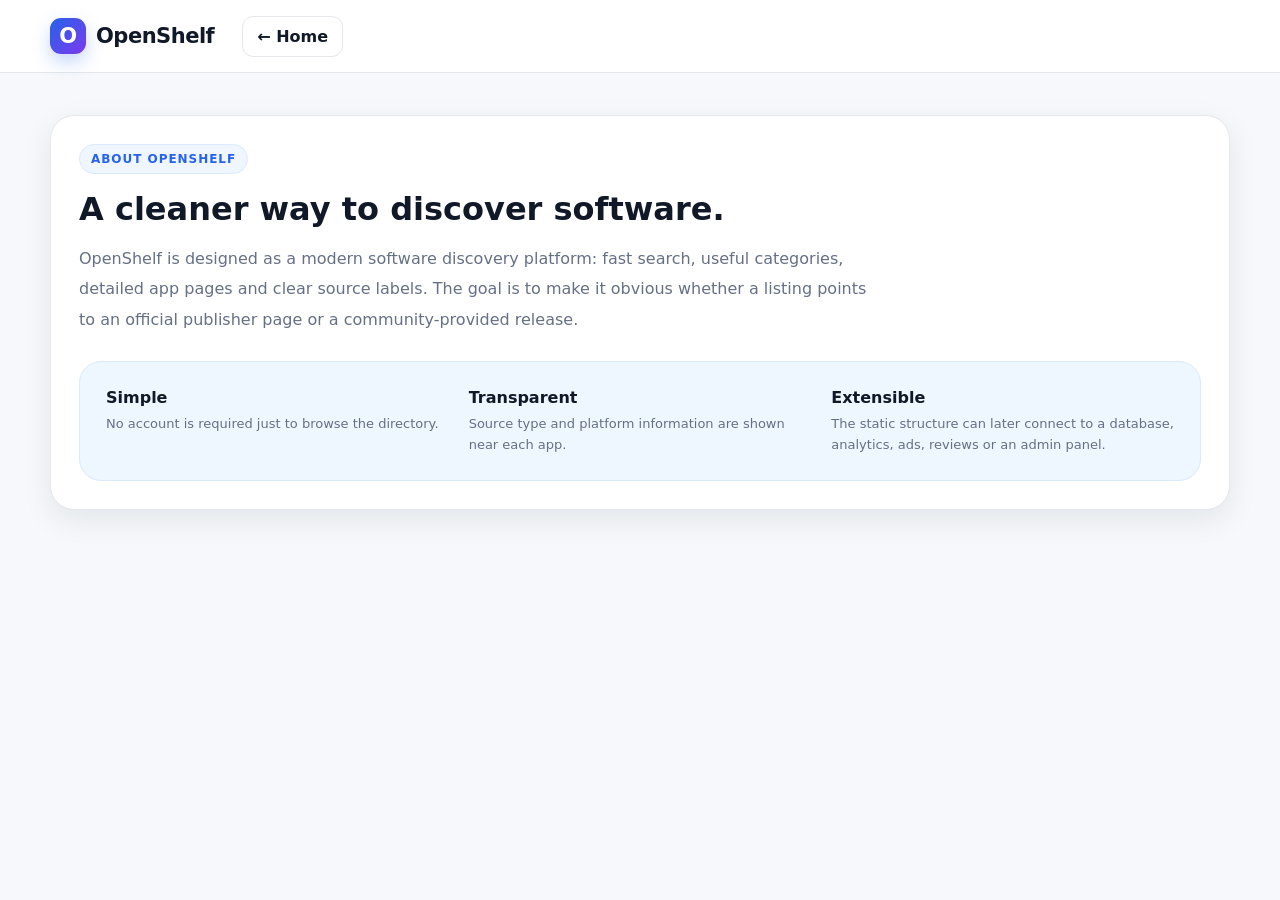
==== about.html @ 29e2fad7 "Add files via upload" ====
<!doctype html><html lang="en"><head><meta charset="utf-8"><meta name="viewport" content="width=device-width,initial-scale=1"><title>About — OpenShelf</title><link rel="stylesheet" href="styles.css"></head><body><header class="header"><div class="container nav"><a class="brand" href="index.html"><span class="brand-mark">O</span>OpenShelf</a><a class="btn" href="index.html">← Home</a></div></header><main class="detail"><div class="container"><div class="detail-card"><span class="eyebrow" style="background:#eff6ff;color:#2563eb;border-color:#dbeafe">About OpenShelf</span><h1 style="margin-top:16px">A cleaner way to discover software.</h1><p style="color:var(--muted);line-height:1.9;max-width:800px">OpenShelf is designed as a modern software discovery platform: fast search, useful categories, detailed app pages and clear source labels. The goal is to make it obvious whether a listing points to an official publisher page or a community-provided release.</p><div class="trust" style="margin-top:26px"><div class="trust-item"><b>Simple</b><span>No account is required just to browse the directory.</span></div><div class="trust-item"><b>Transparent</b><span>Source type and platform information are shown near each app.</span></div><div class="trust-item"><b>Extensible</b><span>The static structure can later connect to a database, analytics, ads, reviews or an admin panel.</span></div></div></div></div></main></body></html>
---- styles.css ----
:root{--bg:#f6f8fb;--surface:#fff;--surface2:#f0f3f7;--text:#111827;--muted:#667085;--line:#e5e7eb;--brand:#2563eb;--brand2:#1d4ed8;--green:#16a34a;--shadow:0 10px 30px rgba(15,23,42,.08);--radius:18px}*{box-sizing:border-box}html{scroll-behavior:smooth}body{margin:0;font-family:Inter,ui-sans-serif,system-ui,-apple-system,BlinkMacSystemFont,"Segoe UI",sans-serif;background:var(--bg);color:var(--text)}a{text-decoration:none;color:inherit}button,input,select{font:inherit}.container{width:min(1180px,calc(100% - 32px));margin:auto}.topbar{background:#0b1220;color:#cbd5e1;font-size:13px}.topbar .container{height:36px;display:flex;align-items:center;justify-content:space-between}.topbar strong{color:#fff}.header{position:sticky;top:0;z-index:50;background:rgba(255,255,255,.94);backdrop-filter:blur(16px);border-bottom:1px solid var(--line)}.nav{height:72px;display:flex;align-items:center;gap:28px}.brand{display:flex;align-items:center;gap:10px;font-weight:850;font-size:21px;letter-spacing:-.5px}.brand-mark{width:36px;height:36px;border-radius:11px;background:linear-gradient(135deg,#2563eb,#7c3aed);display:grid;place-items:center;color:#fff;font-weight:900;box-shadow:0 8px 18px rgba(37,99,235,.25)}.navlinks{display:flex;gap:22px;color:#475467;font-size:14px;font-weight:650}.navlinks a:hover{color:var(--brand)}.nav-actions{margin-left:auto;display:flex;gap:10px;align-items:center}.btn{border:1px solid var(--line);background:#fff;border-radius:11px;padding:10px 14px;font-weight:700;cursor:pointer}.btn.primary{background:var(--brand);color:#fff;border-color:var(--brand)}.hero{background:radial-gradient(circle at 80% 20%,rgba(37,99,235,.18),transparent 35%),linear-gradient(135deg,#0b1220,#14213d);color:#fff;padding:72px 0 62px}.hero-grid{display:grid;grid-template-columns:1.25fr .75fr;gap:50px;align-items:center}.eyebrow{display:inline-flex;gap:7px;align-items:center;background:rgba(255,255,255,.09);border:1px solid rgba(255,255,255,.13);padding:7px 11px;border-radius:999px;color:#dbeafe;font-size:12px;font-weight:800;text-transform:uppercase;letter-spacing:.08em}.hero h1{font-size:clamp(40px,5vw,64px);line-height:1.02;letter-spacing:-2.5px;margin:18px 0 18px}.hero h1 span{color:#60a5fa}.hero p{color:#b8c4d8;font-size:17px;max-width:650px;line-height:1.7}.searchbox{display:flex;background:#fff;border-radius:15px;padding:6px;margin-top:28px;max-width:690px;box-shadow:0 18px 45px rgba(0,0,0,.22)}.searchbox input{flex:1;border:0;outline:0;padding:14px;background:transparent;color:#111827;min-width:0}.searchbox button{border:0;border-radius:11px;background:var(--brand);color:#fff;padding:0 20px;font-weight:800;cursor:pointer}.hero-panel{background:rgba(255,255,255,.07);border:1px solid rgba(255,255,255,.13);border-radius:24px;padding:22px;box-shadow:0 20px 50px rgba(0,0,0,.18)}.hero-panel h3{margin:0 0 16px}.stat-grid{display:grid;grid-template-columns:1fr 1fr;gap:10px}.stat{background:rgba(255,255,255,.07);border-radius:15px;padding:15px}.stat b{font-size:25px}.stat span{display:block;color:#aebbd0;font-size:12px;margin-top:4px}.section{padding:38px 0}.section-head{display:flex;align-items:end;justify-content:space-between;gap:20px;margin-bottom:20px}.section-head h2{margin:0;font-size:26px;letter-spacing:-.7px}.section-head p{margin:5px 0 0;color:var(--muted);font-size:14px}.link{color:var(--brand);font-weight:800;font-size:14px}.categories{display:flex;gap:10px;overflow:auto;padding-bottom:5px}.chip{white-space:nowrap;border:1px solid var(--line);background:var(--surface);padding:10px 15px;border-radius:999px;color:#475467;font-weight:700;cursor:pointer}.chip.active,.chip:hover{background:#eff6ff;border-color:#bfdbfe;color:var(--brand)}.app-grid{display:grid;grid-template-columns:repeat(4,1fr);gap:16px}.app-card{background:var(--surface);border:1px solid var(--line);border-radius:var(--radius);padding:17px;box-shadow:0 2px 8px rgba(15,23,42,.03);transition:.2s;display:flex;flex-direction:column;min-height:235px}.app-card:hover{transform:translateY(-4px);box-shadow:var(--shadow);border-color:#cbd5e1}.app-head{display:flex;gap:12px;align-items:center}.app-icon{width:56px;height:56px;flex:0 0 56px;border-radius:15px;display:grid;place-items:center;color:#fff;font-weight:900;font-size:21px;box-shadow:inset 0 0 0 1px rgba(255,255,255,.2)}.app-name{font-weight:850;font-size:16px;line-height:1.25}.app-tag{font-size:12px;color:var(--muted);margin-top:4px}.desc{color:#667085;font-size:13px;line-height:1.55;margin:15px 0;flex:1}.badges{display:flex;gap:6px;flex-wrap:wrap}.badge{font-size:10px;font-weight:850;padding:4px 7px;border-radius:6px;background:#f2f4f7;color:#475467}.badge.green{background:#ecfdf3;color:#15803d}.badge.blue{background:#eff6ff;color:#1d4ed8}.card-foot{display:flex;justify-content:space-between;align-items:center;margin-top:14px;padding-top:13px;border-top:1px solid var(--line)}.size{font-size:11px;color:#98a2b3}.get{background:#111827;color:#fff;border:0;border-radius:9px;padding:8px 11px;font-size:12px;font-weight:800;cursor:pointer}.feature{display:grid;grid-template-columns:1fr 1fr;gap:18px}.feature-card{background:var(--surface);border:1px solid var(--line);border-radius:22px;padding:24px;display:flex;gap:18px;box-shadow:var(--shadow)}.feature-card .app-icon{width:76px;height:76px;flex-basis:76px;border-radius:20px;font-size:28px}.feature-card h3{margin:0 0 6px;font-size:20px}.feature-card p{color:var(--muted);font-size:13px;line-height:1.6}.toolbar{display:flex;gap:10px;align-items:center;margin-bottom:18px}.toolbar select{border:1px solid var(--line);background:#fff;border-radius:10px;padding:10px 12px;color:#475467}.empty{text-align:center;padding:50px;background:#fff;border:1px dashed #cbd5e1;border-radius:18px;color:var(--muted)}.trust{background:#eef6ff;border:1px solid #dbeafe;border-radius:22px;padding:26px;display:grid;grid-template-columns:repeat(3,1fr);gap:20px}.trust-item b{display:block;margin-bottom:6px}.trust-item span{font-size:13px;color:#667085;line-height:1.5}.footer{background:#0b1220;color:#94a3b8;margin-top:40px}.footer .container{padding:42px 0;display:grid;grid-template-columns:1.4fr 1fr 1fr 1fr;gap:30px}.footer h4{color:#fff;margin:0 0 12px}.footer p,.footer a{font-size:13px;line-height:1.7}.copyright{border-top:1px solid #1e293b;padding:18px 0;font-size:12px}.detail{padding:42px 0}.detail-card{background:#fff;border:1px solid var(--line);border-radius:24px;padding:28px;box-shadow:var(--shadow)}.detail-top{display:flex;gap:20px;align-items:center}.detail-top .app-icon{width:88px;height:88px;flex-basis:88px;font-size:32px}.detail h1{margin:0 0 6px;font-size:32px}.detail-meta{color:var(--muted);font-size:14px}.detail-actions{display:flex;gap:10px;margin:22px 0}.notice{padding:14px 16px;border-radius:12px;background:#fffbeb;border:1px solid #fde68a;color:#92400e;font-size:13px}.mobile-menu{display:none}
@media(max-width:1000px){.app-grid{grid-template-columns:repeat(3,1fr)}.hero-grid{grid-template-columns:1fr}.hero-panel{display:none}.footer .container{grid-template-columns:1fr 1fr}}
@media(max-width:700px){.topbar{display:none}.nav{height:62px}.navlinks{display:none}.mobile-menu{display:block}.nav-actions .btn:not(.primary){display:none}.hero{padding:48px 0}.hero h1{letter-spacing:-1.7px}.container{width:min(100% - 22px,1180px)}.app-grid{grid-template-columns:1fr 1fr;gap:10px}.app-card{padding:13px;min-height:220px}.app-icon{width:48px;height:48px;flex-basis:48px}.feature{grid-template-columns:1fr}.trust{grid-template-columns:1fr}.footer .container{grid-template-columns:1fr 1fr}.searchbox button{padding:0 14px}}
@media(max-width:450px){.app-grid{grid-template-columns:1fr}.footer .container{grid-template-columns:1fr}.hero h1{font-size:40px}.detail-top{align-items:flex-start;flex-direction:column}}
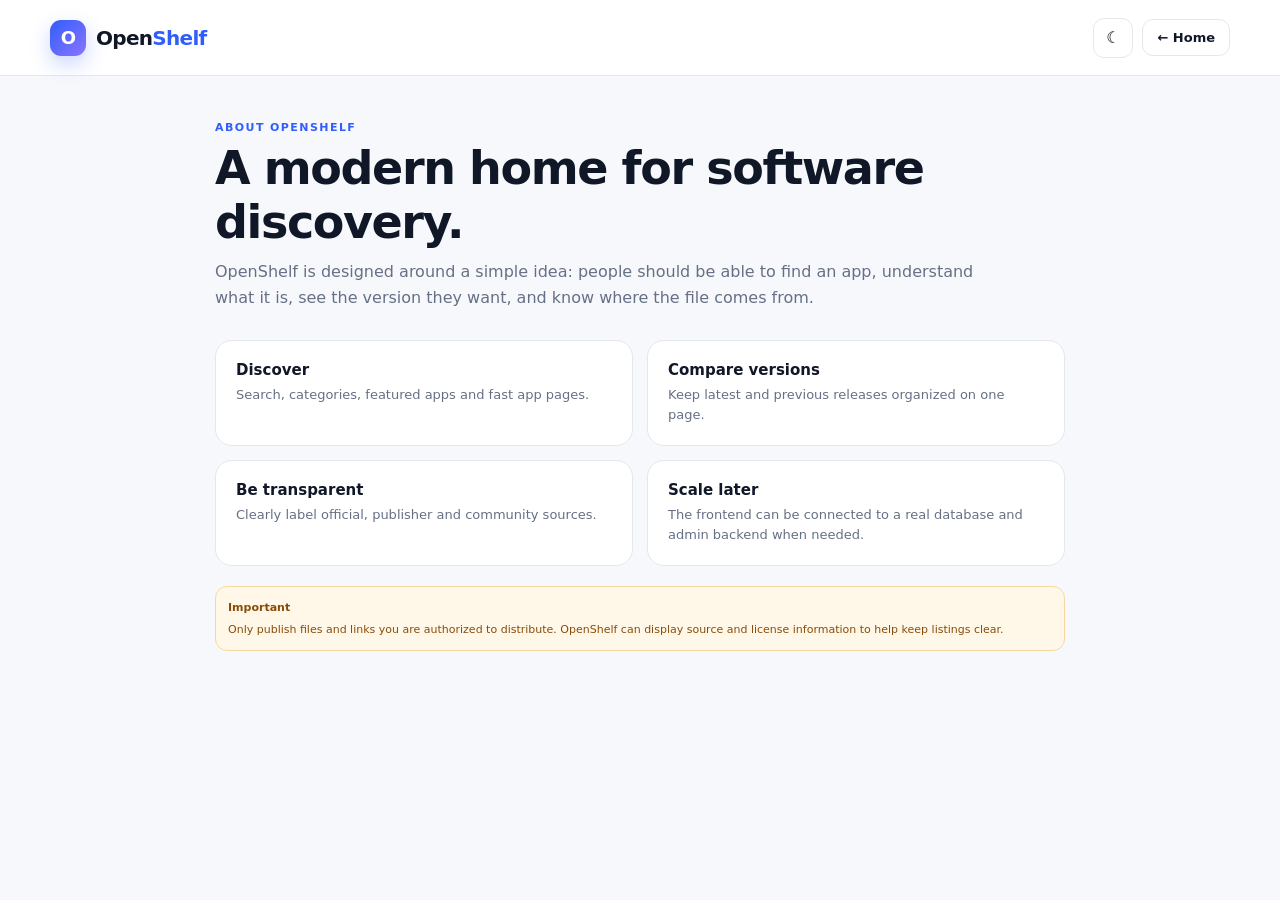
==== commit 38a9b7ff: "Add files via upload" ====
--- a/about.html
+++ b/about.html
@@ -1 +1,6 @@
-<!doctype html><html lang="en"><head><meta charset="utf-8"><meta name="viewport" content="width=device-width,initial-scale=1"><title>About — OpenShelf</title><link rel="stylesheet" href="styles.css"></head><body><header class="header"><div class="container nav"><a class="brand" href="index.html"><span class="brand-mark">O</span>OpenShelf</a><a class="btn" href="index.html">← Home</a></div></header><main class="detail"><div class="container"><div class="detail-card"><span class="eyebrow" style="background:#eff6ff;color:#2563eb;border-color:#dbeafe">About OpenShelf</span><h1 style="margin-top:16px">A cleaner way to discover software.</h1><p style="color:var(--muted);line-height:1.9;max-width:800px">OpenShelf is designed as a modern software discovery platform: fast search, useful categories, detailed app pages and clear source labels. The goal is to make it obvious whether a listing points to an official publisher page or a community-provided release.</p><div class="trust" style="margin-top:26px"><div class="trust-item"><b>Simple</b><span>No account is required just to browse the directory.</span></div><div class="trust-item"><b>Transparent</b><span>Source type and platform information are shown near each app.</span></div><div class="trust-item"><b>Extensible</b><span>The static structure can later connect to a database, analytics, ads, reviews or an admin panel.</span></div></div></div></div></main></body></html>
+<!doctype html><html lang="en"><head><meta charset="utf-8"><meta name="viewport" content="width=device-width,initial-scale=1"><title>About OpenShelf</title><link rel="stylesheet" href="styles.css"><script defer src="site.js"></script></head><body>
+<header class="header"><div class="wrap nav"><a class="brand" href="index.html"><span class="brand-icon">O</span><span>Open<span>Shelf</span></span></a><div class="navright"><button class="iconbtn" id="themeBtn">☾</button><a class="btn ghost" href="index.html">← Home</a></div></div></header>
+<main class="detail-page"><div class="wrap narrow"><div class="kicker">About OpenShelf</div><h1 class="page-title">A modern home for software discovery.</h1><p class="lead">OpenShelf is designed around a simple idea: people should be able to find an app, understand what it is, see the version they want, and know where the file comes from.</p>
+<div class="info-grid"><div class="info-card"><b>Discover</b><span>Search, categories, featured apps and fast app pages.</span></div><div class="info-card"><b>Compare versions</b><span>Keep latest and previous releases organized on one page.</span></div><div class="info-card"><b>Be transparent</b><span>Clearly label official, publisher and community sources.</span></div><div class="info-card"><b>Scale later</b><span>The frontend can be connected to a real database and admin backend when needed.</span></div></div>
+<div class="callout"><b>Important</b><p>Only publish files and links you are authorized to distribute. OpenShelf can display source and license information to help keep listings clear.</p></div>
+</div></main></body></html>
--- a/styles.css
+++ b/styles.css
@@ -1,4 +1 @@
-:root{--bg:#f6f8fb;--surface:#fff;--surface2:#f0f3f7;--text:#111827;--muted:#667085;--line:#e5e7eb;--brand:#2563eb;--brand2:#1d4ed8;--green:#16a34a;--shadow:0 10px 30px rgba(15,23,42,.08);--radius:18px}*{box-sizing:border-box}html{scroll-behavior:smooth}body{margin:0;font-family:Inter,ui-sans-serif,system-ui,-apple-system,BlinkMacSystemFont,"Segoe UI",sans-serif;background:var(--bg);color:var(--text)}a{text-decoration:none;color:inherit}button,input,select{font:inherit}.container{width:min(1180px,calc(100% - 32px));margin:auto}.topbar{background:#0b1220;color:#cbd5e1;font-size:13px}.topbar .container{height:36px;display:flex;align-items:center;justify-content:space-between}.topbar strong{color:#fff}.header{position:sticky;top:0;z-index:50;background:rgba(255,255,255,.94);backdrop-filter:blur(16px);border-bottom:1px solid var(--line)}.nav{height:72px;display:flex;align-items:center;gap:28px}.brand{display:flex;align-items:center;gap:10px;font-weight:850;font-size:21px;letter-spacing:-.5px}.brand-mark{width:36px;height:36px;border-radius:11px;background:linear-gradient(135deg,#2563eb,#7c3aed);display:grid;place-items:center;color:#fff;font-weight:900;box-shadow:0 8px 18px rgba(37,99,235,.25)}.navlinks{display:flex;gap:22px;color:#475467;font-size:14px;font-weight:650}.navlinks a:hover{color:var(--brand)}.nav-actions{margin-left:auto;display:flex;gap:10px;align-items:center}.btn{border:1px solid var(--line);background:#fff;border-radius:11px;padding:10px 14px;font-weight:700;cursor:pointer}.btn.primary{background:var(--brand);color:#fff;border-color:var(--brand)}.hero{background:radial-gradient(circle at 80% 20%,rgba(37,99,235,.18),transparent 35%),linear-gradient(135deg,#0b1220,#14213d);color:#fff;padding:72px 0 62px}.hero-grid{display:grid;grid-template-columns:1.25fr .75fr;gap:50px;align-items:center}.eyebrow{display:inline-flex;gap:7px;align-items:center;background:rgba(255,255,255,.09);border:1px solid rgba(255,255,255,.13);padding:7px 11px;border-radius:999px;color:#dbeafe;font-size:12px;font-weight:800;text-transform:uppercase;letter-spacing:.08em}.hero h1{font-size:clamp(40px,5vw,64px);line-height:1.02;letter-spacing:-2.5px;margin:18px 0 18px}.hero h1 span{color:#60a5fa}.hero p{color:#b8c4d8;font-size:17px;max-width:650px;line-height:1.7}.searchbox{display:flex;background:#fff;border-radius:15px;padding:6px;margin-top:28px;max-width:690px;box-shadow:0 18px 45px rgba(0,0,0,.22)}.searchbox input{flex:1;border:0;outline:0;padding:14px;background:transparent;color:#111827;min-width:0}.searchbox button{border:0;border-radius:11px;background:var(--brand);color:#fff;padding:0 20px;font-weight:800;cursor:pointer}.hero-panel{background:rgba(255,255,255,.07);border:1px solid rgba(255,255,255,.13);border-radius:24px;padding:22px;box-shadow:0 20px 50px rgba(0,0,0,.18)}.hero-panel h3{margin:0 0 16px}.stat-grid{display:grid;grid-template-columns:1fr 1fr;gap:10px}.stat{background:rgba(255,255,255,.07);border-radius:15px;padding:15px}.stat b{font-size:25px}.stat span{display:block;color:#aebbd0;font-size:12px;margin-top:4px}.section{padding:38px 0}.section-head{display:flex;align-items:end;justify-content:space-between;gap:20px;margin-bottom:20px}.section-head h2{margin:0;font-size:26px;letter-spacing:-.7px}.section-head p{margin:5px 0 0;color:var(--muted);font-size:14px}.link{color:var(--brand);font-weight:800;font-size:14px}.categories{display:flex;gap:10px;overflow:auto;padding-bottom:5px}.chip{white-space:nowrap;border:1px solid var(--line);background:var(--surface);padding:10px 15px;border-radius:999px;color:#475467;font-weight:700;cursor:pointer}.chip.active,.chip:hover{background:#eff6ff;border-color:#bfdbfe;color:var(--brand)}.app-grid{display:grid;grid-template-columns:repeat(4,1fr);gap:16px}.app-card{background:var(--surface);border:1px solid var(--line);border-radius:var(--radius);padding:17px;box-shadow:0 2px 8px rgba(15,23,42,.03);transition:.2s;display:flex;flex-direction:column;min-height:235px}.app-card:hover{transform:translateY(-4px);box-shadow:var(--shadow);border-color:#cbd5e1}.app-head{display:flex;gap:12px;align-items:center}.app-icon{width:56px;height:56px;flex:0 0 56px;border-radius:15px;display:grid;place-items:center;color:#fff;font-weight:900;font-size:21px;box-shadow:inset 0 0 0 1px rgba(255,255,255,.2)}.app-name{font-weight:850;font-size:16px;line-height:1.25}.app-tag{font-size:12px;color:var(--muted);margin-top:4px}.desc{color:#667085;font-size:13px;line-height:1.55;margin:15px 0;flex:1}.badges{display:flex;gap:6px;flex-wrap:wrap}.badge{font-size:10px;font-weight:850;padding:4px 7px;border-radius:6px;background:#f2f4f7;color:#475467}.badge.green{background:#ecfdf3;color:#15803d}.badge.blue{background:#eff6ff;color:#1d4ed8}.card-foot{display:flex;justify-content:space-between;align-items:center;margin-top:14px;padding-top:13px;border-top:1px solid var(--line)}.size{font-size:11px;color:#98a2b3}.get{background:#111827;color:#fff;border:0;border-radius:9px;padding:8px 11px;font-size:12px;font-weight:800;cursor:pointer}.feature{display:grid;grid-template-columns:1fr 1fr;gap:18px}.feature-card{background:var(--surface);border:1px solid var(--line);border-radius:22px;padding:24px;display:flex;gap:18px;box-shadow:var(--shadow)}.feature-card .app-icon{width:76px;height:76px;flex-basis:76px;border-radius:20px;font-size:28px}.feature-card h3{margin:0 0 6px;font-size:20px}.feature-card p{color:var(--muted);font-size:13px;line-height:1.6}.toolbar{display:flex;gap:10px;align-items:center;margin-bottom:18px}.toolbar select{border:1px solid var(--line);background:#fff;border-radius:10px;padding:10px 12px;color:#475467}.empty{text-align:center;padding:50px;background:#fff;border:1px dashed #cbd5e1;border-radius:18px;color:var(--muted)}.trust{background:#eef6ff;border:1px solid #dbeafe;border-radius:22px;padding:26px;display:grid;grid-template-columns:repeat(3,1fr);gap:20px}.trust-item b{display:block;margin-bottom:6px}.trust-item span{font-size:13px;color:#667085;line-height:1.5}.footer{background:#0b1220;color:#94a3b8;margin-top:40px}.footer .container{padding:42px 0;display:grid;grid-template-columns:1.4fr 1fr 1fr 1fr;gap:30px}.footer h4{color:#fff;margin:0 0 12px}.footer p,.footer a{font-size:13px;line-height:1.7}.copyright{border-top:1px solid #1e293b;padding:18px 0;font-size:12px}.detail{padding:42px 0}.detail-card{background:#fff;border:1px solid var(--line);border-radius:24px;padding:28px;box-shadow:var(--shadow)}.detail-top{display:flex;gap:20px;align-items:center}.detail-top .app-icon{width:88px;height:88px;flex-basis:88px;font-size:32px}.detail h1{margin:0 0 6px;font-size:32px}.detail-meta{color:var(--muted);font-size:14px}.detail-actions{display:flex;gap:10px;margin:22px 0}.notice{padding:14px 16px;border-radius:12px;background:#fffbeb;border:1px solid #fde68a;color:#92400e;font-size:13px}.mobile-menu{display:none}
-@media(max-width:1000px){.app-grid{grid-template-columns:repeat(3,1fr)}.hero-grid{grid-template-columns:1fr}.hero-panel{display:none}.footer .container{grid-template-columns:1fr 1fr}}
-@media(max-width:700px){.topbar{display:none}.nav{height:62px}.navlinks{display:none}.mobile-menu{display:block}.nav-actions .btn:not(.primary){display:none}.hero{padding:48px 0}.hero h1{letter-spacing:-1.7px}.container{width:min(100% - 22px,1180px)}.app-grid{grid-template-columns:1fr 1fr;gap:10px}.app-card{padding:13px;min-height:220px}.app-icon{width:48px;height:48px;flex-basis:48px}.feature{grid-template-columns:1fr}.trust{grid-template-columns:1fr}.footer .container{grid-template-columns:1fr 1fr}.searchbox button{padding:0 14px}}
-@media(max-width:450px){.app-grid{grid-template-columns:1fr}.footer .container{grid-template-columns:1fr}.hero h1{font-size:40px}.detail-top{align-items:flex-start;flex-direction:column}}
+:root{--bg:#f7f8fc;--surface:#fff;--text:#101828;--muted:#667085;--line:#e4e7ec;--brand:#315efb;--brand2:#6d7cff;--dark:#0b1020;--shadow:0 18px 50px rgba(16,24,40,.09);--radius:20px}*{box-sizing:border-box}html{scroll-behavior:smooth}body{margin:0;background:var(--bg);color:var(--text);font-family:Inter,ui-sans-serif,system-ui,-apple-system,BlinkMacSystemFont,"Segoe UI",sans-serif}a{text-decoration:none;color:inherit}button,input,select,textarea{font:inherit}.wrap{width:min(1180px,calc(100% - 36px));margin:auto}.announcement{background:#0b1020;color:#b9c4d9;font-size:12px}.announcement .wrap{height:34px;display:flex;align-items:center;justify-content:space-between}.announcement span:first-child{color:#fff;font-weight:800}.header{height:76px;background:rgba(255,255,255,.92);backdrop-filter:blur(16px);border-bottom:1px solid var(--line);position:sticky;top:0;z-index:20}.nav{height:100%;display:flex;align-items:center;gap:28px}.brand{display:flex;align-items:center;gap:10px;font-size:20px;font-weight:900;letter-spacing:-.7px}.brand>span:last-child>span{color:var(--brand)}.brand-icon{width:36px;height:36px;border-radius:11px;background:linear-gradient(135deg,var(--brand),#8a74ff);display:grid;place-items:center;color:#fff;font-size:18px;box-shadow:0 8px 20px rgba(49,94,251,.25)}.navlinks{display:flex;gap:26px;margin-left:20px}.navlinks a{font-size:14px;color:#475467;font-weight:700}.navlinks a:hover{color:var(--brand)}.navright{margin-left:auto;display:flex;align-items:center;gap:9px}.btn{display:inline-flex;justify-content:center;align-items:center;gap:7px;border:1px solid var(--line);background:#fff;border-radius:11px;padding:10px 14px;font-weight:800;font-size:13px;cursor:pointer}.btn.primary{background:var(--brand);border-color:var(--brand);color:#fff;box-shadow:0 7px 18px rgba(49,94,251,.2)}.btn.ghost{background:transparent}.btn.big{padding:13px 18px}.iconbtn{width:40px;height:40px;border:1px solid var(--line);background:#fff;border-radius:11px;cursor:pointer}.mobile{display:none}.hero{background:radial-gradient(circle at 76% 35%,rgba(89,105,255,.27),transparent 28%),radial-gradient(circle at 90% 80%,rgba(0,200,255,.12),transparent 25%),#0b1020;color:#fff;overflow:hidden}.hero-grid{min-height:550px;display:grid;grid-template-columns:1.08fr .92fr;gap:70px;align-items:center}.pill{display:inline-flex;align-items:center;gap:8px;padding:7px 11px;border:1px solid rgba(255,255,255,.12);background:rgba(255,255,255,.06);border-radius:999px;color:#cbd5e1;font-size:11px;font-weight:800;text-transform:uppercase;letter-spacing:.08em}.dot{width:7px;height:7px;border-radius:50%;background:#63e6be;box-shadow:0 0 0 4px rgba(99,230,190,.12)}.hero h1{font-size:clamp(43px,5.4vw,70px);line-height:1.02;letter-spacing:-3.5px;margin:20px 0}.hero h1 em{font-style:normal;background:linear-gradient(90deg,#8ea5ff,#66d7ff);-webkit-background-clip:text;color:transparent}.hero-copy>p{max-width:650px;color:#aeb9cd;font-size:17px;line-height:1.7}.hero-search{display:flex;background:#fff;border-radius:15px;padding:6px;margin-top:28px;max-width:700px;box-shadow:0 25px 60px rgba(0,0,0,.28)}.hero-search>span{color:#667085;font-size:27px;padding:5px 8px}.hero-search input{flex:1;border:0;outline:0;min-width:0;padding:10px 4px;color:#101828}.hero-search button{border:0;background:var(--brand);color:#fff;border-radius:10px;padding:0 21px;font-weight:850;cursor:pointer}.quick{display:flex;gap:10px;align-items:center;margin-top:13px;flex-wrap:wrap;color:#7f8da5;font-size:12px}.quick button{border:0;background:transparent;color:#aeb9cd;cursor:pointer;padding:0}.quick button:hover{color:#fff}.hero-art{height:390px;position:relative;display:grid;place-items:center}.glow{position:absolute;width:320px;height:320px;border-radius:50%;background:linear-gradient(135deg,#315efb,#7a65ff);filter:blur(70px);opacity:.32}.glass-card{position:relative;width:min(380px,100%);padding:27px;border:1px solid rgba(255,255,255,.15);background:linear-gradient(145deg,rgba(255,255,255,.11),rgba(255,255,255,.04));backdrop-filter:blur(20px);border-radius:28px;box-shadow:0 35px 90px rgba(0,0,0,.35);transform:rotate(2deg)}.glass-top{display:flex;justify-content:space-between;color:#d7def0;font-size:12px;font-weight:800}.glass-top b{color:#63e6be;font-size:10px}.big-number{font-size:72px;font-weight:950;letter-spacing:-5px;margin-top:45px}.muted{color:#8997b0;font-size:13px}.mini-stats{display:grid;grid-template-columns:repeat(3,1fr);gap:8px;margin-top:30px}.mini-stats div{padding:13px;background:rgba(255,255,255,.06);border-radius:14px}.mini-stats strong{display:block;font-size:19px}.mini-stats span{display:block;color:#8997b0;font-size:10px;margin-top:4px}.section{padding:64px 0 0}.section-head{display:flex;justify-content:space-between;align-items:end;margin-bottom:24px;gap:20px}.kicker{font-size:11px;font-weight:900;color:var(--brand);text-transform:uppercase;letter-spacing:.13em;margin-bottom:7px}.section-head h2,.page-title{font-size:32px;letter-spacing:-1.4px;margin:0}.section-head p,.lead{margin:7px 0 0;color:var(--muted);line-height:1.65;font-size:14px}.seeall{color:var(--brand);font-size:13px;font-weight:850}.feature-grid{display:grid;grid-template-columns:repeat(2,1fr);gap:16px}.feature-card{position:relative;display:flex;gap:17px;align-items:flex-start;background:var(--surface);border:1px solid var(--line);border-radius:22px;padding:22px;box-shadow:0 2px 10px rgba(16,24,40,.03);transition:.2s}.feature-card:hover{transform:translateY(-4px);box-shadow:var(--shadow)}.feature-card .xl{width:70px;height:70px;flex:0 0 70px;border-radius:19px;font-size:28px}.app-icon{display:grid;place-items:center;color:#fff;font-weight:950;border-radius:16px;box-shadow:inset 0 0 0 1px rgba(255,255,255,.18)}.feature-label{font-size:9px;font-weight:900;color:var(--brand);letter-spacing:.12em}.feature-card h3{margin:4px 0;font-size:20px}.feature-card p{margin:0;color:var(--muted);font-size:13px;line-height:1.55;padding-right:20px}.feature-meta{display:flex;gap:9px;margin-top:12px;color:#475467;font-size:11px}.arrow{position:absolute;right:20px;top:20px;color:#98a2b3}.category-grid{display:grid;grid-template-columns:repeat(4,1fr);gap:12px}.category-card{text-align:left;border:1px solid var(--line);background:var(--surface);border-radius:18px;padding:18px;cursor:pointer;transition:.2s}.category-card:hover{border-color:#c7d2fe;transform:translateY(-3px);box-shadow:var(--shadow)}.category-card span{width:35px;height:35px;border-radius:10px;background:#eef2ff;color:var(--brand);display:grid;place-items:center;font-weight:900;margin-bottom:15px}.category-card b{display:block}.category-card small{display:block;color:var(--muted);margin-top:5px;line-height:1.4}.sortwrap{display:flex;align-items:center;gap:8px;color:var(--muted);font-size:12px}.sortwrap select{border:1px solid var(--line);border-radius:10px;background:#fff;padding:10px 12px;color:#344054}.filterbar{display:flex;gap:8px;overflow:auto;padding-bottom:16px}.filter{white-space:nowrap;border:1px solid var(--line);background:#fff;color:#475467;border-radius:999px;padding:9px 13px;font-size:12px;font-weight:800;cursor:pointer}.filter.active,.filter:hover{background:#eef2ff;border-color:#c7d2fe;color:var(--brand)}.app-grid{display:grid;grid-template-columns:repeat(4,1fr);gap:14px}.app-card{background:var(--surface);border:1px solid var(--line);border-radius:18px;overflow:hidden;transition:.2s}.app-card:hover{transform:translateY(-4px);box-shadow:var(--shadow);border-color:#d0d5dd}.card-main{display:block;padding:17px}.app-top{display:flex;gap:12px;align-items:center}.app-top .app-icon{width:54px;height:54px;flex:0 0 54px}.card-title b{display:block;font-size:15px}.card-title span{display:block;color:var(--muted);font-size:11px;margin-top:4px}.app-card p{font-size:12px;line-height:1.55;color:#667085;min-height:58px}.badges{display:flex;gap:5px;flex-wrap:wrap}.badges span{font-size:9px;font-weight:850;color:#475467;background:#f2f4f7;padding:5px 7px;border-radius:6px}.badges span.warn{background:#fff4e5;color:#b54708}.card-foot{display:flex;justify-content:space-between;align-items:center;border-top:1px solid var(--line);padding:11px 13px}.card-foot small{color:#98a2b3}.get{font-size:11px;font-weight:900;color:var(--brand)}.trust-section{padding-bottom:70px}.trust-panel{display:grid;grid-template-columns:1fr 1fr;gap:40px;padding:34px;border-radius:25px;background:linear-gradient(135deg,#eef2ff,#f8faff);border:1px solid #dbe4ff}.trust-panel h2{margin:0;font-size:30px;letter-spacing:-1px}.trust-panel p{color:var(--muted);line-height:1.7;font-size:13px;max-width:560px}.trust-list{display:grid;gap:12px}.trust-list div{background:#fff;border:1px solid #e4e7ec;border-radius:14px;padding:15px}.trust-list b{display:block;font-size:13px}.trust-list span{display:block;color:var(--muted);font-size:12px;margin-top:4px}.footer{background:#0b1020;color:#9aa7bc}.footer-grid{display:grid;grid-template-columns:1.5fr 1fr 1fr 1.2fr;gap:35px;padding:50px 0}.footerbrand{color:#fff}.footer p,.footer a{font-size:12px;line-height:1.7}.footer-grid h4{color:#fff;margin:0 0 10px}.footer-grid a{display:block;margin:6px 0}.small{max-width:220px}.copyright{border-top:1px solid #1d2638;padding:17px 0;font-size:11px}.detail-page{padding:45px 0 80px;min-height:75vh}.back{display:inline-block;color:var(--muted);font-size:12px;font-weight:800;margin-bottom:22px}.detail-hero{display:flex;gap:22px;align-items:center;background:linear-gradient(135deg,#0b1020,#182346);color:#fff;padding:30px;border-radius:26px}.xxl{width:100px;height:100px;flex:0 0 100px;font-size:38px;border-radius:25px}.detail-title h1{margin:8px 0 2px;font-size:38px;letter-spacing:-1.5px}.detail-title>p{margin:0;color:#aab6cb}.detail-actions{display:flex;gap:9px;margin-top:18px;flex-wrap:wrap}.detail-layout{display:grid;grid-template-columns:1fr 320px;gap:18px;margin-top:18px}.detail-card,.side-card,.form-card,.panel{background:var(--surface);border:1px solid var(--line);border-radius:20px;padding:23px;box-shadow:0 2px 10px rgba(16,24,40,.03)}.detail-card+.detail-card{margin-top:18px}.card-heading{display:flex;justify-content:space-between;gap:15px;align-items:center}.card-heading h2{font-size:20px;margin:0}.card-heading>span{font-size:11px;color:var(--muted)}.prose{color:#667085;font-size:14px;line-height:1.75}.facts{display:grid;grid-template-columns:repeat(4,1fr);border-top:1px solid var(--line);margin-top:20px;padding-top:18px;gap:14px}.facts span,.side-row span{display:block;color:#98a2b3;font-size:10px;text-transform:uppercase;font-weight:850;letter-spacing:.05em}.facts b,.side-row b{display:block;font-size:12px;margin-top:5px}.versions{margin-top:15px}.version-row{display:flex;justify-content:space-between;align-items:center;border:1px solid var(--line);border-radius:13px;padding:12px 13px;margin-top:8px}.version-row b{display:block}.version-row span{display:block;color:var(--muted);font-size:10px;margin-top:3px}.side-card h3{margin-top:0}.side-row{padding:12px 0;border-bottom:1px solid var(--line)}.notice,.callout{background:#fff8e8;border:1px solid #f7d9a0;color:#8a4b08;border-radius:12px;padding:12px;font-size:11px;line-height:1.55;margin-top:15px}.narrow{max-width:850px}.page-title{font-size:46px;margin:5px 0 10px}.lead{font-size:16px;max-width:760px}.info-grid{display:grid;grid-template-columns:1fr 1fr;gap:14px;margin-top:28px}.info-card{background:var(--surface);border:1px solid var(--line);border-radius:17px;padding:20px}.info-card b{display:block;font-size:15px}.info-card span{display:block;color:var(--muted);font-size:13px;line-height:1.55;margin-top:6px}.callout{margin-top:20px}.callout p{margin:5px 0 0}.form-card{display:grid;gap:14px;margin-top:28px}.form-card label{font-size:12px;font-weight:800;color:#344054}.form-card input,.form-card select,.form-card textarea{display:block;width:100%;margin-top:7px;border:1px solid var(--line);border-radius:11px;padding:12px;background:#fff;outline:none}.form-card textarea{min-height:140px;resize:vertical}.empty{grid-column:1/-1;display:flex;flex-direction:column;align-items:center;gap:10px;padding:50px;background:var(--surface);border:1px dashed #cbd5e1;border-radius:18px;color:var(--muted)}.empty .btn{margin-top:8px}.admin-head{display:flex;justify-content:space-between;align-items:end;gap:20px}.admin-grid{display:grid;grid-template-columns:390px 1fr;gap:18px;margin-top:25px}.panel-head{display:flex;justify-content:space-between;padding-bottom:12px;border-bottom:1px solid var(--line)}.admin-item{display:flex;justify-content:space-between;align-items:center;padding:13px 0;border-bottom:1px solid var(--line)}.admin-item b,.admin-item span{display:block}.admin-item span{font-size:10px;color:var(--muted);margin-top:3px}.mini-delete{border:1px solid #fecaca;background:#fff5f5;color:#b42318;border-radius:8px;padding:7px 9px;font-size:10px;font-weight:800}.dark{--bg:#070b14;--surface:#0e1421;--text:#eef2f7;--muted:#9aa7bc;--line:#202a3c}.dark .header,.dark .btn,.dark .iconbtn,.dark .filter,.dark .sortwrap select,.dark .category-card,.dark .app-card,.dark .detail-card,.dark .side-card,.dark .form-card,.dark .panel,.dark .info-card{background:#0e1421;color:#eef2f7}.dark .navlinks a,.dark .sortwrap,.dark .filter{color:#b5c0d2}.dark .feature-card,.dark .trust-panel{background:#0e1421}.dark .trust-list div{background:#111927;border-color:#202a3c}.dark .category-card span{background:#19213a}.dark .hero-search input{color:#101828}@media(max-width:1050px){.app-grid{grid-template-columns:repeat(3,1fr)}.category-grid{grid-template-columns:repeat(4,1fr)}.hero-grid{gap:30px}.detail-layout{grid-template-columns:1fr}}@media(max-width:760px){.wrap{width:min(100% - 22px,1180px)}.announcement{display:none}.header{height:64px}.navlinks{display:none;position:absolute;top:64px;left:0;right:0;background:#fff;border-bottom:1px solid var(--line);padding:15px 20px;flex-direction:column;gap:16px}.navlinks.open{display:flex}.mobile{display:block}.desktop{display:none}.hero-grid{grid-template-columns:1fr;min-height:0;padding:65px 0}.hero-art{display:none}.hero h1{font-size:45px;letter-spacing:-2.3px}.feature-grid,.trust-panel,.admin-grid{grid-template-columns:1fr}.category-grid{grid-template-columns:1fr 1fr}.app-grid{grid-template-columns:1fr 1fr}.facts{grid-template-columns:1fr 1fr}.detail-hero{align-items:flex-start}.detail-title h1{font-size:31px}}@media(max-width:470px){.app-grid,.category-grid,.info-grid{grid-template-columns:1fr}.hero-search button{padding:0 14px}.hero h1{font-size:39px}.section-head{align-items:flex-start;flex-direction:column}.sortwrap{width:100%}.sortwrap select{flex:1}.detail-hero{flex-direction:column}.page-title{font-size:36px}.facts{grid-template-columns:1fr}.footer-grid{grid-template-columns:1fr 1fr}.footer-grid>div:first-child{grid-column:1/-1}}
